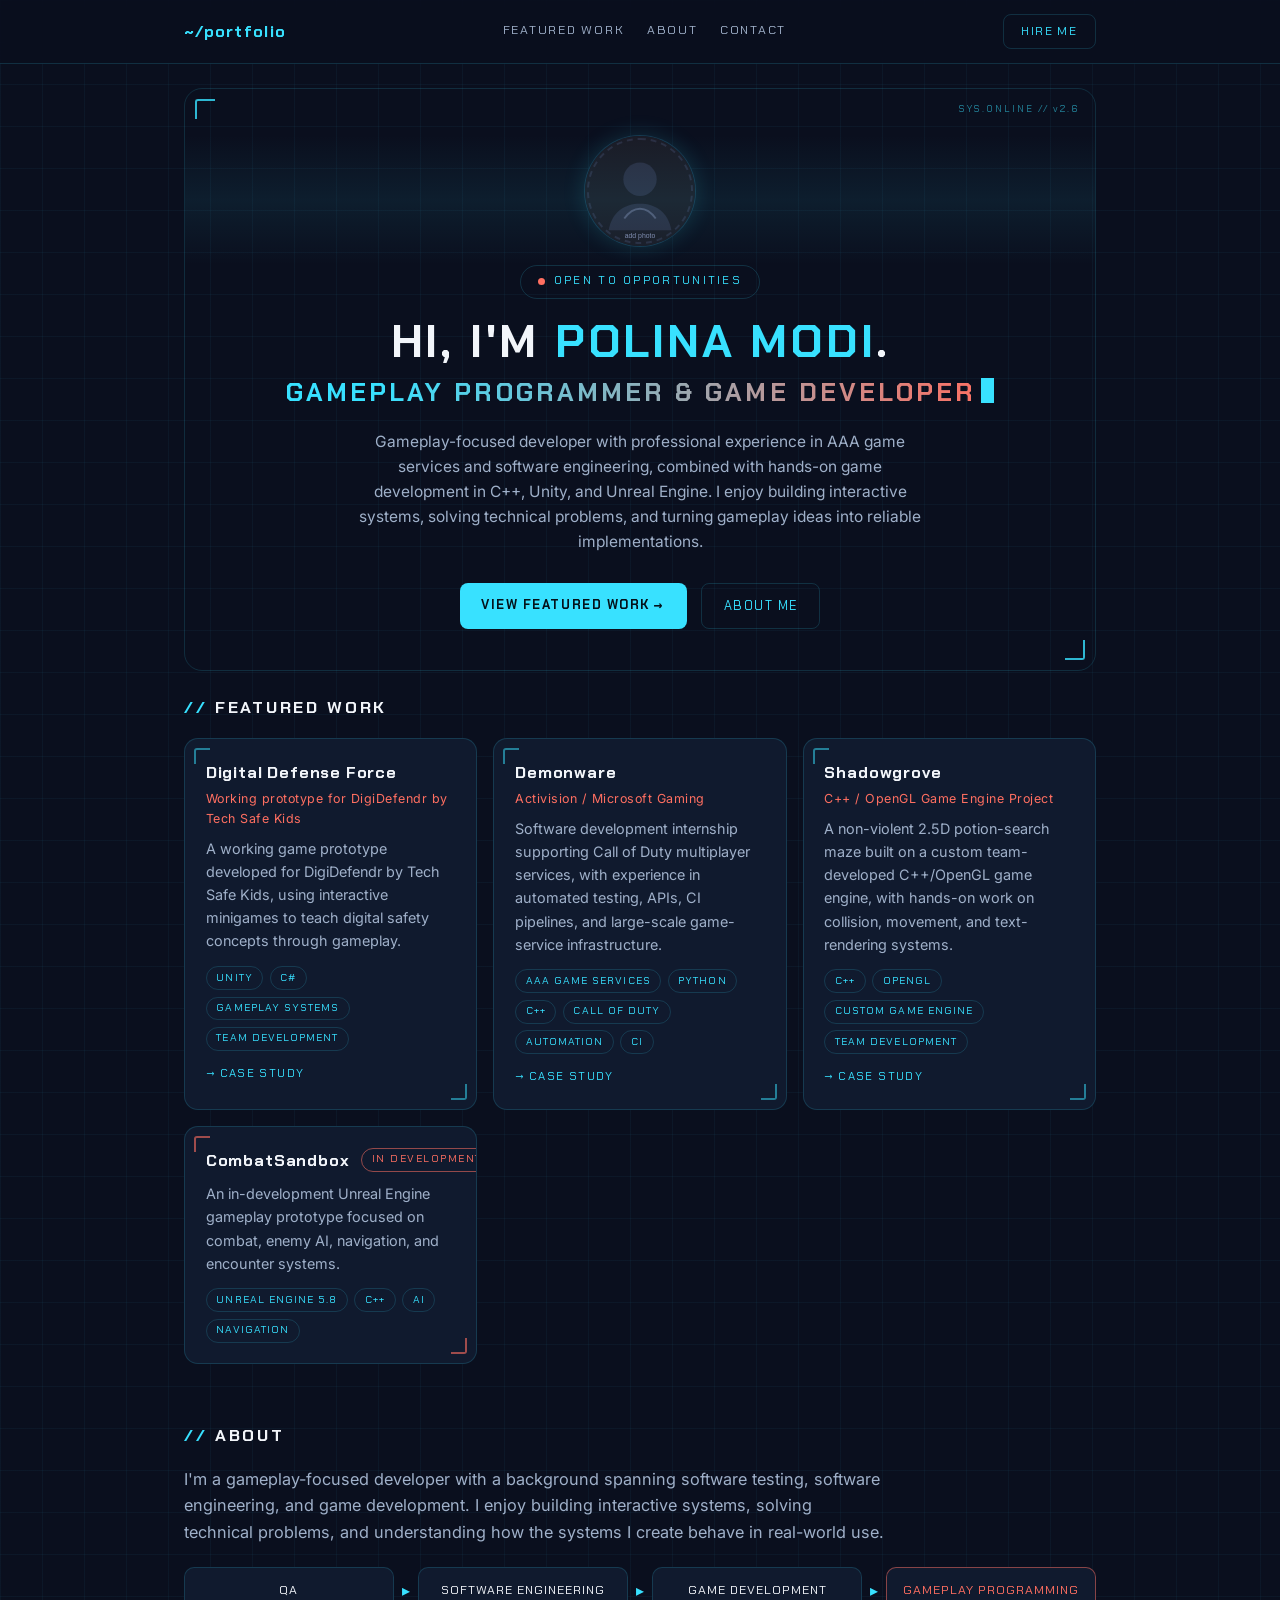
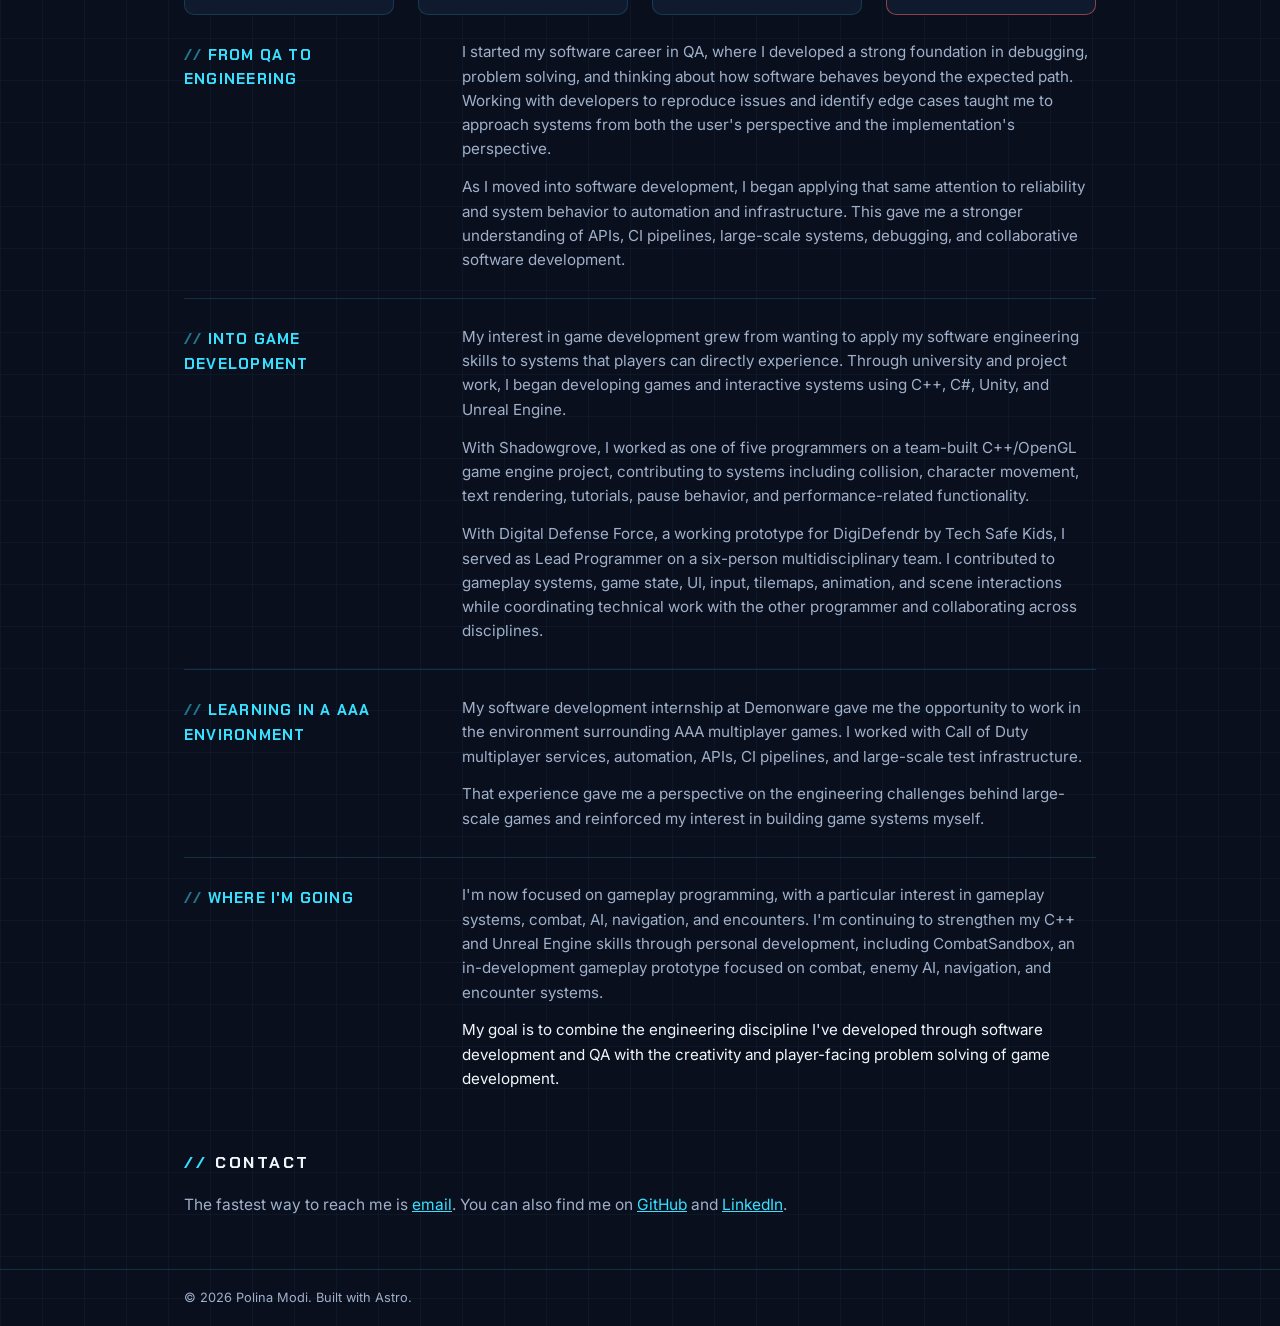
==== index.html @ 935dad8e "Deploy: build 2e9757d31aa7595fae630b719238cf27cf9c18a3" ====
<!DOCTYPE html><html lang="en"><head><meta charset="UTF-8"><meta name="viewport" content="width=device-width, initial-scale=1.0"><meta name="description" content="Portfolio of Polina Modi — Gameplay Programmer &amp; Game Developer."><link rel="icon" type="image/svg+xml" href="/favicon.svg"><link rel="sitemap" href="/sitemap-index.xml"><link rel="canonical" href="https://psorokva.github.io/"><!-- Open Graph --><meta property="og:type" content="website"><meta property="og:title" content="Polina Modi — Gameplay Programmer &amp; Game Developer"><meta property="og:description" content="Portfolio of Polina Modi — Gameplay Programmer &amp; Game Developer."><meta property="og:url" content="https://psorokva.github.io/"><meta property="og:site_name" content="Polina Modi — Portfolio"><!-- Cloudflare Web Analytics: paste the beacon snippet here when ready
         (https://dash.cloudflare.com -> Web Analytics). No analytics ID is
         included until you choose to add one. --><link rel="preconnect" href="https://fonts.googleapis.com"><link rel="preconnect" href="https://fonts.gstatic.com" crossorigin><link href="https://fonts.googleapis.com/css2?family=Chakra+Petch:wght@500;600;700&family=Inter:wght@400;500;600&display=swap" rel="stylesheet"><meta name="generator" content="Astro v7.3.1"><title>Polina Modi — Gameplay Programmer &amp; Game Developer</title><link rel="stylesheet" href="/_astro/BaseLayout.9y43ScGx.css"></head><body><header><div class="wrap"><nav><a class="brand" href="/"><em>~/portfolio</em></a><div class="nav-links"><a href="/#featured-work">Featured Work</a><a href="/#about">About</a><a href="/#contact">Contact</a></div><a class="hire" href="/#contact">Hire Me</a></nav></div></header><main class="wrap"><div class="hero-frame"><div class="sweep" aria-hidden="true"></div><span class="syslabel" aria-hidden="true">SYS.ONLINE // v2.6</span><img class="avatar-photo" src="/images/profile.svg" alt="Profile photo of Polina Modi" width="112" height="112"><span class="pill"><i></i>Open to opportunities</span><h1>Hi, I'm <span class="accent">Polina Modi</span>.</h1><p class="headline">Gameplay Programmer &amp; Game Developer<span class="cursor" aria-hidden="true"></span></p><p class="intro">Gameplay-focused developer with professional experience in AAA game services and software engineering, combined with hands-on game development in C++, Unity, and Unreal Engine. I enjoy building interactive systems, solving technical problems, and turning gameplay ideas into reliable implementations.</p><div class="cta"><a class="btn btn-solid" href="#featured-work">View Featured Work →</a><a class="btn btn-ghost" href="#about">About Me</a></div></div><section id="featured-work"><h2><em>//</em> Featured Work</h2><div class="grid"><a class="card" href="/projects/digital-defense-force"><h3>Digital Defense Force</h3><p class="org">Working prototype for DigiDefendr by Tech Safe Kids</p><p class="desc">A working game prototype developed for DigiDefendr by Tech Safe Kids, using interactive minigames to teach digital safety concepts through gameplay.</p><div class="tags"><span class="tag">Unity</span><span class="tag">C#</span><span class="tag">Gameplay Systems</span><span class="tag">Team Development</span></div><span class="cardlink">→ Case Study</span></a><a class="card" href="/projects/demonware"><h3>Demonware</h3><p class="org">Activision / Microsoft Gaming</p><p class="desc">Software development internship supporting Call of Duty multiplayer services, with experience in automated testing, APIs, CI pipelines, and large-scale game-service infrastructure.</p><div class="tags"><span class="tag">AAA Game Services</span><span class="tag">Python</span><span class="tag">C++</span><span class="tag">Call of Duty</span><span class="tag">Automation</span><span class="tag">CI</span></div><span class="cardlink">→ Case Study</span></a><a class="card" href="/projects/shadowgrove"><h3>Shadowgrove</h3><p class="org">C++ / OpenGL Game Engine Project</p><p class="desc">A non-violent 2.5D potion-search maze built on a custom team-developed C++/OpenGL game engine, with hands-on work on collision, movement, and text-rendering systems.</p><div class="tags"><span class="tag">C++</span><span class="tag">OpenGL</span><span class="tag">Custom Game Engine</span><span class="tag">Team Development</span></div><span class="cardlink">→ Case Study</span></a><article class="card wip"><div class="card-header"><h3>CombatSandbox</h3><span class="badge">In Development</span></div><p class="desc">An in-development Unreal Engine gameplay prototype focused on combat, enemy AI, navigation, and encounter systems.</p><div class="tags"><span class="tag">Unreal Engine 5.8</span><span class="tag">C++</span><span class="tag">AI</span><span class="tag">Navigation</span></div></article></div></section><section id="about"><h2><em>//</em> About</h2><p class="about-intro">I'm a gameplay-focused developer with a background spanning software testing, software engineering, and game development. I enjoy building interactive systems, solving technical problems, and understanding how the systems I create behave in real-world use.</p><div class="journey" aria-label="Career progression from QA to gameplay programming"><div class="stage">QA</div><span class="jsep" aria-hidden="true">▸</span><div class="stage">Software Engineering</div><span class="jsep" aria-hidden="true">▸</span><div class="stage">Game Development</div><span class="jsep" aria-hidden="true">▸</span><div class="stage final">Gameplay Programming</div></div><div class="story"><div class="block"><h3>From QA to Engineering</h3><div><p>I started my software career in QA, where I developed a strong foundation in debugging, problem solving, and thinking about how software behaves beyond the expected path. Working with developers to reproduce issues and identify edge cases taught me to approach systems from both the user's perspective and the implementation's perspective.</p><p>As I moved into software development, I began applying that same attention to reliability and system behavior to automation and infrastructure. This gave me a stronger understanding of APIs, CI pipelines, large-scale systems, debugging, and collaborative software development.</p></div></div><div class="block"><h3>Into Game Development</h3><div><p>My interest in game development grew from wanting to apply my software engineering skills to systems that players can directly experience. Through university and project work, I began developing games and interactive systems using C++, C#, Unity, and Unreal Engine.</p><p>With Shadowgrove, I worked as one of five programmers on a team-built C++/OpenGL game engine project, contributing to systems including collision, character movement, text rendering, tutorials, pause behavior, and performance-related functionality.</p><p>With Digital Defense Force, a working prototype for DigiDefendr by Tech Safe Kids, I served as Lead Programmer on a six-person multidisciplinary team. I contributed to gameplay systems, game state, UI, input, tilemaps, animation, and scene interactions while coordinating technical work with the other programmer and collaborating across disciplines.</p></div></div><div class="block"><h3>Learning in a AAA Environment</h3><div><p>My software development internship at Demonware gave me the opportunity to work in the environment surrounding AAA multiplayer games. I worked with Call of Duty multiplayer services, automation, APIs, CI pipelines, and large-scale test infrastructure.</p><p>That experience gave me a perspective on the engineering challenges behind large-scale games and reinforced my interest in building game systems myself.</p></div></div><div class="block"><h3>Where I'm Going</h3><div><p>I'm now focused on gameplay programming, with a particular interest in gameplay systems, combat, AI, navigation, and encounters. I'm continuing to strengthen my C++ and Unreal Engine skills through personal development, including CombatSandbox, an in-development gameplay prototype focused on combat, enemy AI, navigation, and encounter systems.</p><p class="concl">My goal is to combine the engineering discipline I've developed through software development and QA with the creativity and player-facing problem solving of game development.</p></div></div></div></section><section id="contact" class="contact"><h2><em>//</em> Contact</h2><p>The fastest way to reach me is <a href="mailto:polinamodi22@gmail.com">email</a>. You can also find me on <a href="https://github.com/psorokva" target="_blank" rel="noopener noreferrer">GitHub</a> and <a href="https://www.linkedin.com/in/polina-sorokvashina/" target="_blank" rel="noopener noreferrer">LinkedIn</a>.</p></section></main><footer><div class="wrap"><p>&copy; 2026 Polina Modi. Built with Astro.</p></div></footer></body></html>
---- _astro/BaseLayout.9y43ScGx.css ----
:root{--bg:#0a0f1e;--surface:#101a2e;--line:#38e1ff29;--text:#f2f5fa;--muted:#9fb0c9;--cyan:#38e1ff;--coral:#ff6f61}*{box-sizing:border-box;margin:0;padding:0}html{scroll-behavior:smooth}body{background:var(--bg);color:var(--text);background-image:radial-gradient(900px 520px at 50% -10%,#38e1ff1a,#0000 60%),radial-gradient(700px 420px at 88% 112%,#ff6f6114,#0000 60%),linear-gradient(#38e1ff0b 1px,#0000 1px),linear-gradient(90deg,#38e1ff0b 1px,#0000 1px);background-size:auto,auto,42px 42px,42px 42px;flex-direction:column;min-height:100vh;font-family:Inter,system-ui,-apple-system,Segoe UI,Roboto,Helvetica,Arial,sans-serif;line-height:1.6;display:flex}a:focus-visible{outline:2px solid var(--cyan);outline-offset:2px}.wrap{width:100%;max-width:960px;margin:0 auto;padding:0 1.5rem}main{flex:1}header{border-bottom:1px solid var(--line);backdrop-filter:blur(8px);z-index:10;background:#0a0f1ed9;position:sticky;top:0}nav{justify-content:space-between;align-items:center;gap:1rem;padding:.85rem 0;display:flex}.brand{letter-spacing:.08em;color:var(--text);font-family:Chakra Petch,sans-serif;font-size:1rem;font-weight:700;text-decoration:none}.brand em{color:var(--cyan);font-style:normal}.nav-links{gap:1.4rem;display:flex}.nav-links a{letter-spacing:.14em;text-transform:uppercase;color:var(--muted);font-family:Chakra Petch,sans-serif;font-size:.78rem;text-decoration:none;transition:color .2s}.nav-links a:hover{color:var(--cyan)}.hire{letter-spacing:.12em;text-transform:uppercase;color:var(--cyan);border:1px solid var(--line);border-radius:8px;padding:.45rem 1.1rem;font-family:Chakra Petch,sans-serif;font-size:.75rem;text-decoration:none;transition:all .2s}.hire:hover{border-color:var(--cyan);box-shadow:0 0 16px #38e1ff2e}section{padding:1.4rem 0 2.2rem}h2{letter-spacing:.16em;text-transform:uppercase;margin-bottom:1.1rem;font-family:Chakra Petch,sans-serif;font-size:1.05rem}h2 em{color:var(--cyan);font-style:normal}.hero-frame{text-align:center;border:1px solid #38e1ff24;border-radius:18px;margin-top:1.5rem;padding:2.9rem 1rem 2.6rem;position:relative;overflow:hidden}.hero-frame:before,.hero-frame:after{content:"";border:2px solid var(--cyan);opacity:.8;width:18px;height:18px;position:absolute}.hero-frame:before{border-bottom:0;border-right:0;border-radius:3px 0 0;top:10px;left:10px}.hero-frame:after{border-top:0;border-left:0;border-radius:0 0 3px;bottom:10px;right:10px}.sweep{pointer-events:none;background:linear-gradient(#0000,#38e1ff12,#0000);height:130px;animation:7s linear infinite sweep;position:absolute;left:0;right:0}@keyframes sweep{0%{top:-150px}to{top:110%}}.syslabel{letter-spacing:.2em;color:#38e1ff8c;font-family:Chakra Petch,sans-serif;font-size:.6rem;position:absolute;top:12px;right:16px}.avatar-photo{object-fit:cover;border:1px solid var(--line);background:var(--surface);border-radius:50%;width:112px;height:112px;margin:0 auto .4rem;display:block;box-shadow:0 0 22px #38e1ff26}.pill{letter-spacing:.2em;text-transform:uppercase;color:var(--cyan);border:1px solid var(--line);border-radius:999px;align-items:center;gap:.55rem;margin-top:.7rem;padding:.42rem 1.05rem;font-family:Chakra Petch,sans-serif;font-size:.72rem;display:inline-flex}.pill i{background:var(--coral);border-radius:50%;width:7px;height:7px;animation:2.2s infinite pulse}@keyframes pulse{0%,to{box-shadow:0 0 #ff6f618c}50%{box-shadow:0 0 0 6px #ff6f6100}}h1{letter-spacing:.06em;text-transform:uppercase;margin-top:1rem;font-family:Chakra Petch,sans-serif;font-size:clamp(1.9rem,5.2vw,2.9rem);font-weight:700;line-height:1.15}.accent{color:var(--cyan)}.headline{letter-spacing:.12em;text-transform:uppercase;background:linear-gradient(90deg,var(--cyan) 20%,var(--coral) 90%);color:#0000;-webkit-background-clip:text;background-clip:text;margin-top:.3rem;font-family:Chakra Petch,sans-serif;font-size:clamp(1.05rem,3vw,1.6rem);font-weight:700}.cursor{background:var(--cyan);vertical-align:-.1em;width:.5em;height:1em;margin-left:.2em;animation:1.1s step-end infinite blink;display:inline-block}@keyframes blink{50%{opacity:0}}.intro{max-width:58ch;color:var(--muted);margin:1.05rem auto 0;font-size:.97rem}.cta{flex-wrap:wrap;justify-content:center;gap:.9rem;margin-top:1.8rem;display:flex}.btn{letter-spacing:.12em;text-transform:uppercase;border-radius:8px;padding:.72rem 1.35rem;font-family:Chakra Petch,sans-serif;font-size:.8rem;text-decoration:none;transition:all .2s;display:inline-block;position:relative;overflow:hidden}.btn-solid{background:var(--cyan);color:#04121a;font-weight:700}.btn-solid:after{content:"";background:linear-gradient(105deg,#0000,#ffffff80,#0000);width:45%;height:100%;transition:left .5s;position:absolute;top:0;left:-70%;transform:skew(-20deg)}.btn-solid:hover{box-shadow:0 0 24px #38e1ff59}.btn-solid:hover:after{left:130%}.btn-ghost{border:1px solid var(--line);color:var(--cyan)}.btn-ghost:hover{border-color:var(--cyan)}.grid{grid-template-columns:repeat(auto-fill,minmax(280px,1fr));gap:1rem;display:grid}.card{background:var(--surface);border:1px solid var(--line);color:inherit;border-radius:14px;padding:1.3rem;text-decoration:none;transition:all .2s;display:block;position:relative;overflow:hidden}.card:before,.card:after{content:"";border:2px solid #38e1ff80;width:14px;height:14px;transition:all .2s;position:absolute}.card:before{border-bottom:0;border-right:0;border-radius:3px 0 0;top:9px;left:9px}.card:after{border-top:0;border-left:0;border-radius:0 0 3px;bottom:9px;right:9px}.card:hover{border-color:#38e1ff73;transform:translateY(-2px);box-shadow:0 0 26px #38e1ff1f}.card:hover:before,.card:hover:after{border-color:var(--cyan);width:22px;height:22px}.card.wip:before,.card.wip:after{border-color:#ff6f6199}.card.wip:hover{box-shadow:0 0 26px #ff6f611f}.card.wip:hover:before,.card.wip:hover:after{border-color:var(--coral)}.card-header{justify-content:space-between;align-items:flex-start;gap:.75rem;display:flex}.card h3{letter-spacing:.05em;font-family:Chakra Petch,sans-serif;font-size:1.02rem}.org{color:var(--coral);letter-spacing:.04em;margin-top:.15rem;font-size:.78rem}.card p.desc{color:var(--muted);margin-top:.55rem;font-size:.9rem}.tags{flex-wrap:wrap;gap:.4rem;margin-top:.85rem;display:flex}.tag{letter-spacing:.1em;text-transform:uppercase;color:var(--cyan);border:1px solid var(--line);border-radius:999px;padding:.16rem .6rem;font-family:Chakra Petch,sans-serif;font-size:.66rem}.badge{letter-spacing:.14em;text-transform:uppercase;color:var(--coral);white-space:nowrap;border:1px solid #ff6f618c;border-radius:999px;flex-shrink:0;padding:.16rem .6rem;font-family:Chakra Petch,sans-serif;font-size:.66rem;animation:1.6s step-end infinite blink}.cardlink{letter-spacing:.12em;text-transform:uppercase;color:var(--cyan);margin-top:.9rem;font-family:Chakra Petch,sans-serif;font-size:.72rem;display:inline-block}.journey{align-items:stretch;gap:.5rem;margin:1.4rem 0 .4rem;display:flex}.stage{background:var(--surface);border:1px solid var(--line);text-align:center;letter-spacing:.08em;text-transform:uppercase;border-radius:10px;flex:1;padding:.8rem .5rem;font-family:Chakra Petch,sans-serif;font-size:.78rem}.stage.final{color:var(--coral);border-color:#ff6f6180;animation:2.6s infinite glowpulse}@keyframes glowpulse{0%,to{box-shadow:0 0 12px #ff6f611f}50%{box-shadow:0 0 22px #ff6f614d}}.jsep{color:var(--cyan);align-self:center;font-size:1rem;font-weight:700}.about-intro{max-width:70ch;color:var(--muted);font-size:1.02rem}.story{flex-direction:column;gap:1.6rem;margin-top:1.6rem;display:flex}.block{grid-template-columns:240px minmax(0,1fr);align-items:start;gap:1.1rem 2.4rem;display:grid}.block+.block{border-top:1px solid var(--line);padding-top:1.6rem}.block h3{letter-spacing:.08em;text-transform:uppercase;color:var(--cyan);margin-top:.15rem;font-family:Chakra Petch,sans-serif;font-size:.95rem}.block h3:before{content:"// ";color:#38e1ff80}.block p{color:var(--muted);max-width:68ch;font-size:.95rem}.block p+p{margin-top:.85rem}.block p.concl{color:var(--text)}.contact p{color:var(--muted);max-width:64ch;font-size:.97rem}.contact a{color:var(--cyan)}@media (width<=720px){.block{grid-template-columns:1fr;gap:.4rem}}@media (width<=640px){.nav-links{display:none}.journey{flex-direction:column;gap:.35rem}.jsep{text-align:center;transform:rotate(90deg)}}@media (prefers-reduced-motion:reduce){.sweep,.pill i,.cursor,.badge,.stage.final{animation:none}html{scroll-behavior:auto}}footer{border-top:1px solid var(--line);margin-top:1rem}footer p{color:var(--muted);padding:1.1rem 0;font-size:.8rem}
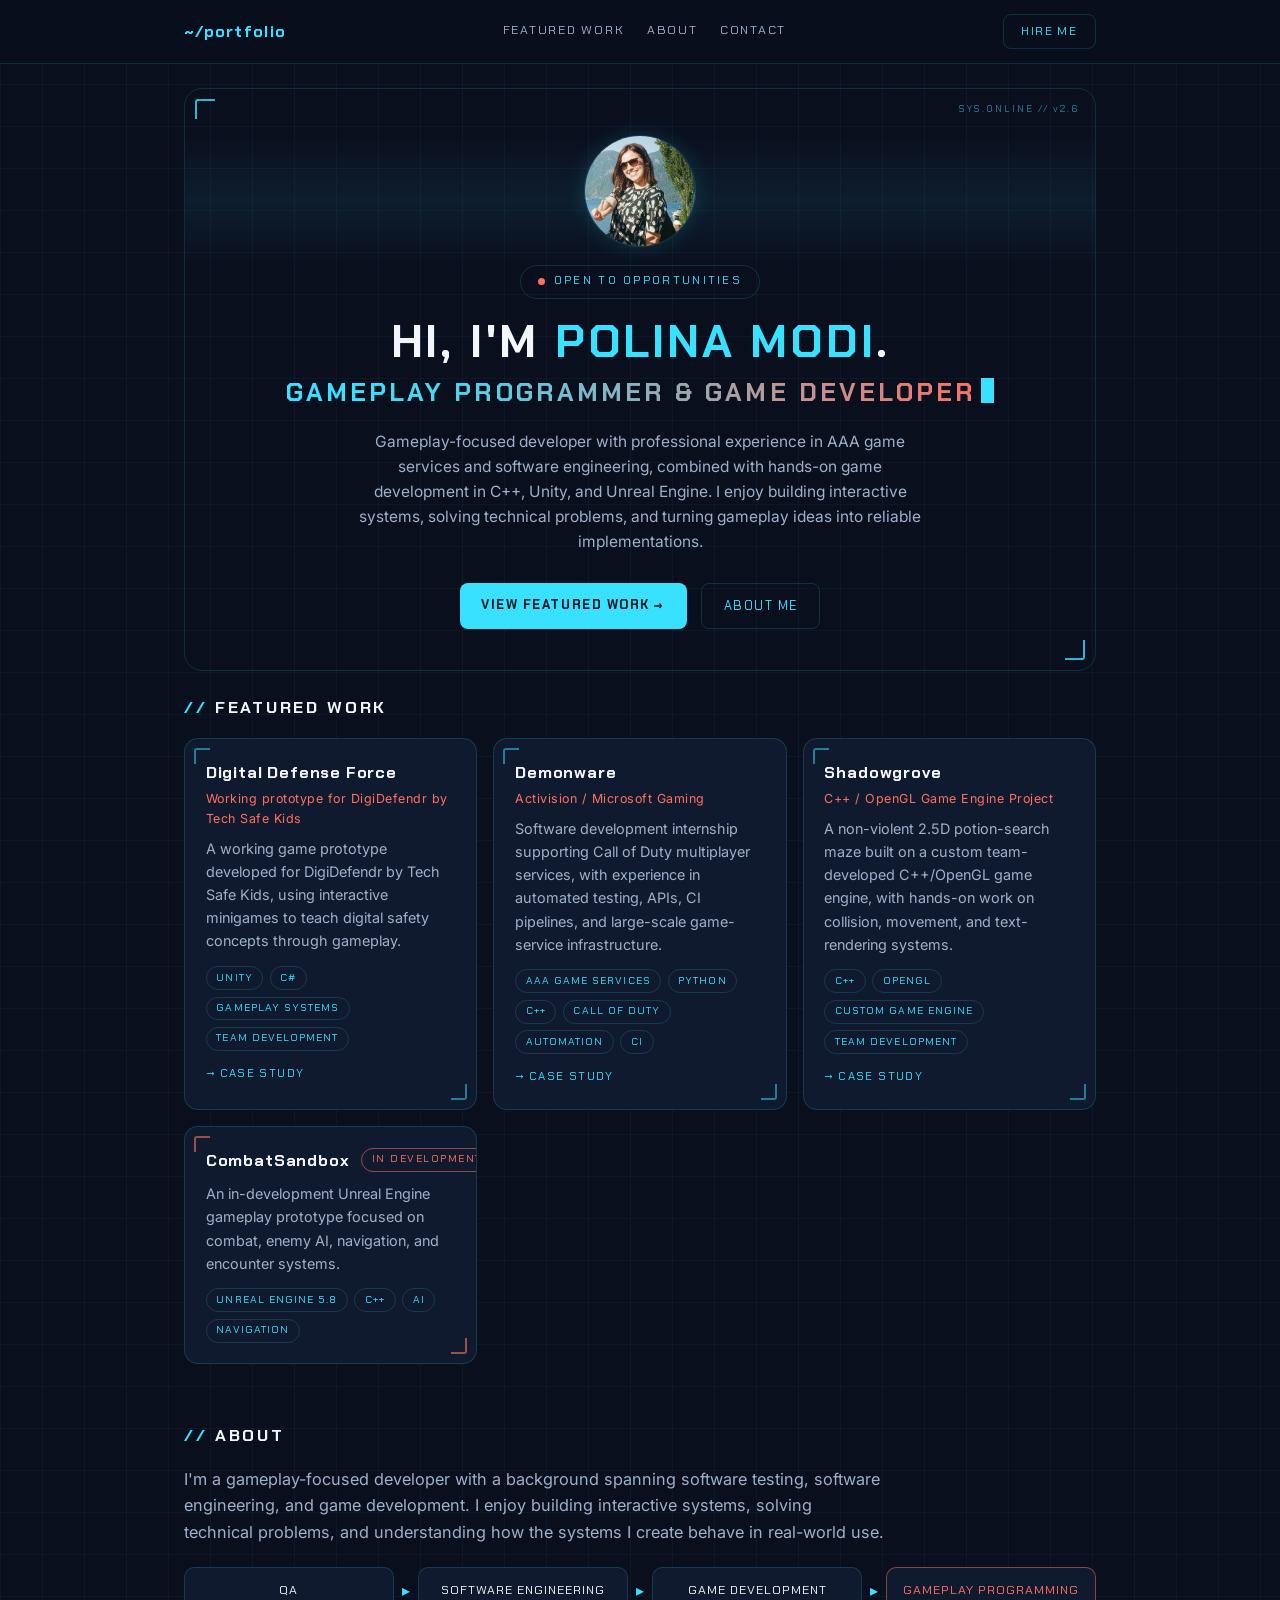
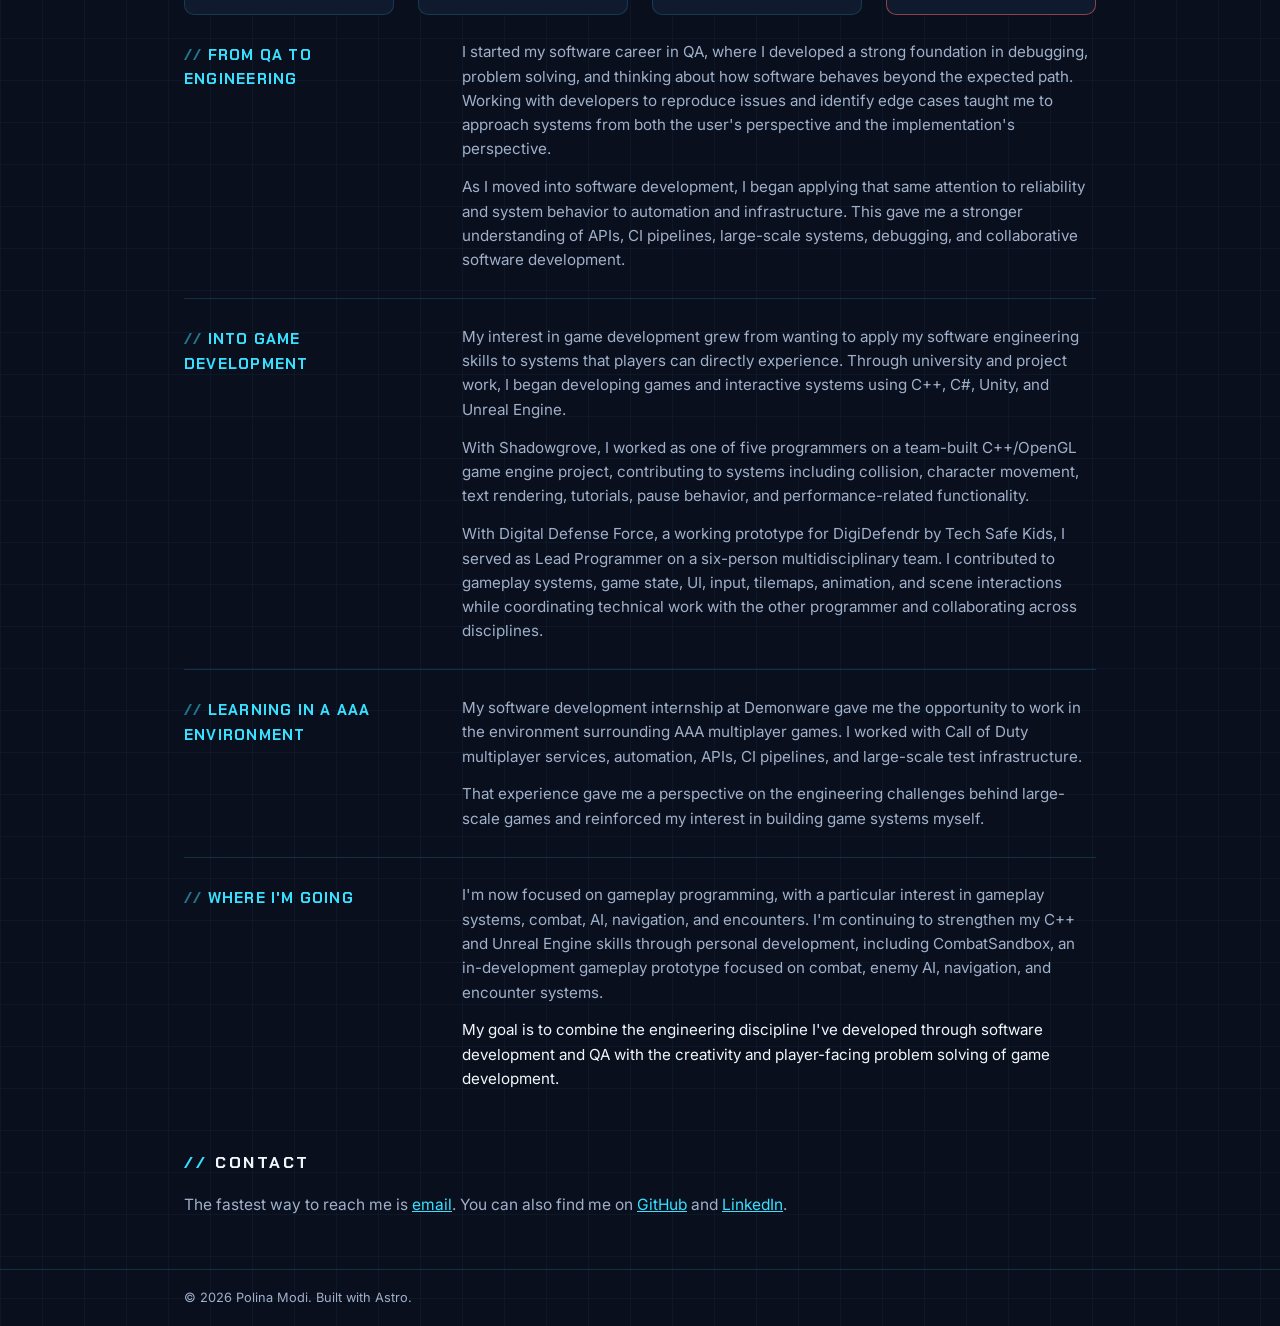
==== commit 8c4a9f80: "Deploy: build e6aa3ea73beccdb319c5f6f89ecdcd06424f8be8" ====
--- a/index.html
+++ b/index.html
@@ -1,3 +1 @@
-<!DOCTYPE html><html lang="en"><head><meta charset="UTF-8"><meta name="viewport" content="width=device-width, initial-scale=1.0"><meta name="description" content="Portfolio of Polina Modi — Gameplay Programmer &amp; Game Developer."><link rel="icon" type="image/svg+xml" href="/favicon.svg"><link rel="sitemap" href="/sitemap-index.xml"><link rel="canonical" href="https://psorokva.github.io/"><!-- Open Graph --><meta property="og:type" content="website"><meta property="og:title" content="Polina Modi — Gameplay Programmer &amp; Game Developer"><meta property="og:description" content="Portfolio of Polina Modi — Gameplay Programmer &amp; Game Developer."><meta property="og:url" content="https://psorokva.github.io/"><meta property="og:site_name" content="Polina Modi — Portfolio"><!-- Cloudflare Web Analytics: paste the beacon snippet here when ready
-         (https://dash.cloudflare.com -> Web Analytics). No analytics ID is
-         included until you choose to add one. --><link rel="preconnect" href="https://fonts.googleapis.com"><link rel="preconnect" href="https://fonts.gstatic.com" crossorigin><link href="https://fonts.googleapis.com/css2?family=Chakra+Petch:wght@500;600;700&family=Inter:wght@400;500;600&display=swap" rel="stylesheet"><meta name="generator" content="Astro v7.3.1"><title>Polina Modi — Gameplay Programmer &amp; Game Developer</title><link rel="stylesheet" href="/_astro/BaseLayout.9y43ScGx.css"></head><body><header><div class="wrap"><nav><a class="brand" href="/"><em>~/portfolio</em></a><div class="nav-links"><a href="/#featured-work">Featured Work</a><a href="/#about">About</a><a href="/#contact">Contact</a></div><a class="hire" href="/#contact">Hire Me</a></nav></div></header><main class="wrap"><div class="hero-frame"><div class="sweep" aria-hidden="true"></div><span class="syslabel" aria-hidden="true">SYS.ONLINE // v2.6</span><img class="avatar-photo" src="/images/profile.svg" alt="Profile photo of Polina Modi" width="112" height="112"><span class="pill"><i></i>Open to opportunities</span><h1>Hi, I'm <span class="accent">Polina Modi</span>.</h1><p class="headline">Gameplay Programmer &amp; Game Developer<span class="cursor" aria-hidden="true"></span></p><p class="intro">Gameplay-focused developer with professional experience in AAA game services and software engineering, combined with hands-on game development in C++, Unity, and Unreal Engine. I enjoy building interactive systems, solving technical problems, and turning gameplay ideas into reliable implementations.</p><div class="cta"><a class="btn btn-solid" href="#featured-work">View Featured Work →</a><a class="btn btn-ghost" href="#about">About Me</a></div></div><section id="featured-work"><h2><em>//</em> Featured Work</h2><div class="grid"><a class="card" href="/projects/digital-defense-force"><h3>Digital Defense Force</h3><p class="org">Working prototype for DigiDefendr by Tech Safe Kids</p><p class="desc">A working game prototype developed for DigiDefendr by Tech Safe Kids, using interactive minigames to teach digital safety concepts through gameplay.</p><div class="tags"><span class="tag">Unity</span><span class="tag">C#</span><span class="tag">Gameplay Systems</span><span class="tag">Team Development</span></div><span class="cardlink">→ Case Study</span></a><a class="card" href="/projects/demonware"><h3>Demonware</h3><p class="org">Activision / Microsoft Gaming</p><p class="desc">Software development internship supporting Call of Duty multiplayer services, with experience in automated testing, APIs, CI pipelines, and large-scale game-service infrastructure.</p><div class="tags"><span class="tag">AAA Game Services</span><span class="tag">Python</span><span class="tag">C++</span><span class="tag">Call of Duty</span><span class="tag">Automation</span><span class="tag">CI</span></div><span class="cardlink">→ Case Study</span></a><a class="card" href="/projects/shadowgrove"><h3>Shadowgrove</h3><p class="org">C++ / OpenGL Game Engine Project</p><p class="desc">A non-violent 2.5D potion-search maze built on a custom team-developed C++/OpenGL game engine, with hands-on work on collision, movement, and text-rendering systems.</p><div class="tags"><span class="tag">C++</span><span class="tag">OpenGL</span><span class="tag">Custom Game Engine</span><span class="tag">Team Development</span></div><span class="cardlink">→ Case Study</span></a><article class="card wip"><div class="card-header"><h3>CombatSandbox</h3><span class="badge">In Development</span></div><p class="desc">An in-development Unreal Engine gameplay prototype focused on combat, enemy AI, navigation, and encounter systems.</p><div class="tags"><span class="tag">Unreal Engine 5.8</span><span class="tag">C++</span><span class="tag">AI</span><span class="tag">Navigation</span></div></article></div></section><section id="about"><h2><em>//</em> About</h2><p class="about-intro">I'm a gameplay-focused developer with a background spanning software testing, software engineering, and game development. I enjoy building interactive systems, solving technical problems, and understanding how the systems I create behave in real-world use.</p><div class="journey" aria-label="Career progression from QA to gameplay programming"><div class="stage">QA</div><span class="jsep" aria-hidden="true">▸</span><div class="stage">Software Engineering</div><span class="jsep" aria-hidden="true">▸</span><div class="stage">Game Development</div><span class="jsep" aria-hidden="true">▸</span><div class="stage final">Gameplay Programming</div></div><div class="story"><div class="block"><h3>From QA to Engineering</h3><div><p>I started my software career in QA, where I developed a strong foundation in debugging, problem solving, and thinking about how software behaves beyond the expected path. Working with developers to reproduce issues and identify edge cases taught me to approach systems from both the user's perspective and the implementation's perspective.</p><p>As I moved into software development, I began applying that same attention to reliability and system behavior to automation and infrastructure. This gave me a stronger understanding of APIs, CI pipelines, large-scale systems, debugging, and collaborative software development.</p></div></div><div class="block"><h3>Into Game Development</h3><div><p>My interest in game development grew from wanting to apply my software engineering skills to systems that players can directly experience. Through university and project work, I began developing games and interactive systems using C++, C#, Unity, and Unreal Engine.</p><p>With Shadowgrove, I worked as one of five programmers on a team-built C++/OpenGL game engine project, contributing to systems including collision, character movement, text rendering, tutorials, pause behavior, and performance-related functionality.</p><p>With Digital Defense Force, a working prototype for DigiDefendr by Tech Safe Kids, I served as Lead Programmer on a six-person multidisciplinary team. I contributed to gameplay systems, game state, UI, input, tilemaps, animation, and scene interactions while coordinating technical work with the other programmer and collaborating across disciplines.</p></div></div><div class="block"><h3>Learning in a AAA Environment</h3><div><p>My software development internship at Demonware gave me the opportunity to work in the environment surrounding AAA multiplayer games. I worked with Call of Duty multiplayer services, automation, APIs, CI pipelines, and large-scale test infrastructure.</p><p>That experience gave me a perspective on the engineering challenges behind large-scale games and reinforced my interest in building game systems myself.</p></div></div><div class="block"><h3>Where I'm Going</h3><div><p>I'm now focused on gameplay programming, with a particular interest in gameplay systems, combat, AI, navigation, and encounters. I'm continuing to strengthen my C++ and Unreal Engine skills through personal development, including CombatSandbox, an in-development gameplay prototype focused on combat, enemy AI, navigation, and encounter systems.</p><p class="concl">My goal is to combine the engineering discipline I've developed through software development and QA with the creativity and player-facing problem solving of game development.</p></div></div></div></section><section id="contact" class="contact"><h2><em>//</em> Contact</h2><p>The fastest way to reach me is <a href="mailto:polinamodi22@gmail.com">email</a>. You can also find me on <a href="https://github.com/psorokva" target="_blank" rel="noopener noreferrer">GitHub</a> and <a href="https://www.linkedin.com/in/polina-sorokvashina/" target="_blank" rel="noopener noreferrer">LinkedIn</a>.</p></section></main><footer><div class="wrap"><p>&copy; 2026 Polina Modi. Built with Astro.</p></div></footer></body></html>+<!DOCTYPE html><html lang="en"><head><meta charset="UTF-8"><meta name="viewport" content="width=device-width, initial-scale=1.0"><meta name="description" content="Portfolio of Polina Modi — Gameplay Programmer &amp; Game Developer."><link rel="icon" type="image/svg+xml" href="/favicon.svg"><link rel="sitemap" href="/sitemap-index.xml"><link rel="canonical" href="https://psorokva.github.io/"><!-- Open Graph --><meta property="og:type" content="website"><meta property="og:title" content="Polina Modi — Gameplay Programmer &amp; Game Developer"><meta property="og:description" content="Portfolio of Polina Modi — Gameplay Programmer &amp; Game Developer."><meta property="og:url" content="https://psorokva.github.io/"><meta property="og:site_name" content="Polina Modi — Portfolio"><!-- Cloudflare Web Analytics --><script type="module" src="https://static.cloudflareinsights.com/beacon.min.js" data-cf-beacon="{&quot;token&quot;: &quot;1329be3347a24449a7b0c5e431d6f07b&quot;}"></script><!-- End Cloudflare Web Analytics --><link rel="preconnect" href="https://fonts.googleapis.com"><link rel="preconnect" href="https://fonts.gstatic.com" crossorigin><link href="https://fonts.googleapis.com/css2?family=Chakra+Petch:wght@500;600;700&family=Inter:wght@400;500;600&display=swap" rel="stylesheet"><meta name="generator" content="Astro v7.3.1"><title>Polina Modi — Gameplay Programmer &amp; Game Developer</title><link rel="stylesheet" href="/_astro/BaseLayout.9y43ScGx.css"></head><body><header><div class="wrap"><nav><a class="brand" href="/"><em>~/portfolio</em></a><div class="nav-links"><a href="/#featured-work">Featured Work</a><a href="/#about">About</a><a href="/#contact">Contact</a></div><a class="hire" href="/#contact">Hire Me</a></nav></div></header><main class="wrap"><div class="hero-frame"><div class="sweep" aria-hidden="true"></div><span class="syslabel" aria-hidden="true">SYS.ONLINE // v2.6</span><img class="avatar-photo" src="/images/profile.jpg" alt="Profile photo of Polina Modi" width="112" height="112"><span class="pill"><i></i>Open to opportunities</span><h1>Hi, I'm <span class="accent">Polina Modi</span>.</h1><p class="headline">Gameplay Programmer &amp; Game Developer<span class="cursor" aria-hidden="true"></span></p><p class="intro">Gameplay-focused developer with professional experience in AAA game services and software engineering, combined with hands-on game development in C++, Unity, and Unreal Engine. I enjoy building interactive systems, solving technical problems, and turning gameplay ideas into reliable implementations.</p><div class="cta"><a class="btn btn-solid" href="#featured-work">View Featured Work →</a><a class="btn btn-ghost" href="#about">About Me</a></div></div><section id="featured-work"><h2><em>//</em> Featured Work</h2><div class="grid"><a class="card" href="/projects/digital-defense-force"><h3>Digital Defense Force</h3><p class="org">Working prototype for DigiDefendr by Tech Safe Kids</p><p class="desc">A working game prototype developed for DigiDefendr by Tech Safe Kids, using interactive minigames to teach digital safety concepts through gameplay.</p><div class="tags"><span class="tag">Unity</span><span class="tag">C#</span><span class="tag">Gameplay Systems</span><span class="tag">Team Development</span></div><span class="cardlink">→ Case Study</span></a><a class="card" href="/projects/demonware"><h3>Demonware</h3><p class="org">Activision / Microsoft Gaming</p><p class="desc">Software development internship supporting Call of Duty multiplayer services, with experience in automated testing, APIs, CI pipelines, and large-scale game-service infrastructure.</p><div class="tags"><span class="tag">AAA Game Services</span><span class="tag">Python</span><span class="tag">C++</span><span class="tag">Call of Duty</span><span class="tag">Automation</span><span class="tag">CI</span></div><span class="cardlink">→ Case Study</span></a><a class="card" href="/projects/shadowgrove"><h3>Shadowgrove</h3><p class="org">C++ / OpenGL Game Engine Project</p><p class="desc">A non-violent 2.5D potion-search maze built on a custom team-developed C++/OpenGL game engine, with hands-on work on collision, movement, and text-rendering systems.</p><div class="tags"><span class="tag">C++</span><span class="tag">OpenGL</span><span class="tag">Custom Game Engine</span><span class="tag">Team Development</span></div><span class="cardlink">→ Case Study</span></a><article class="card wip"><div class="card-header"><h3>CombatSandbox</h3><span class="badge">In Development</span></div><p class="desc">An in-development Unreal Engine gameplay prototype focused on combat, enemy AI, navigation, and encounter systems.</p><div class="tags"><span class="tag">Unreal Engine 5.8</span><span class="tag">C++</span><span class="tag">AI</span><span class="tag">Navigation</span></div></article></div></section><section id="about"><h2><em>//</em> About</h2><p class="about-intro">I'm a gameplay-focused developer with a background spanning software testing, software engineering, and game development. I enjoy building interactive systems, solving technical problems, and understanding how the systems I create behave in real-world use.</p><div class="journey" aria-label="Career progression from QA to gameplay programming"><div class="stage">QA</div><span class="jsep" aria-hidden="true">▸</span><div class="stage">Software Engineering</div><span class="jsep" aria-hidden="true">▸</span><div class="stage">Game Development</div><span class="jsep" aria-hidden="true">▸</span><div class="stage final">Gameplay Programming</div></div><div class="story"><div class="block"><h3>From QA to Engineering</h3><div><p>I started my software career in QA, where I developed a strong foundation in debugging, problem solving, and thinking about how software behaves beyond the expected path. Working with developers to reproduce issues and identify edge cases taught me to approach systems from both the user's perspective and the implementation's perspective.</p><p>As I moved into software development, I began applying that same attention to reliability and system behavior to automation and infrastructure. This gave me a stronger understanding of APIs, CI pipelines, large-scale systems, debugging, and collaborative software development.</p></div></div><div class="block"><h3>Into Game Development</h3><div><p>My interest in game development grew from wanting to apply my software engineering skills to systems that players can directly experience. Through university and project work, I began developing games and interactive systems using C++, C#, Unity, and Unreal Engine.</p><p>With Shadowgrove, I worked as one of five programmers on a team-built C++/OpenGL game engine project, contributing to systems including collision, character movement, text rendering, tutorials, pause behavior, and performance-related functionality.</p><p>With Digital Defense Force, a working prototype for DigiDefendr by Tech Safe Kids, I served as Lead Programmer on a six-person multidisciplinary team. I contributed to gameplay systems, game state, UI, input, tilemaps, animation, and scene interactions while coordinating technical work with the other programmer and collaborating across disciplines.</p></div></div><div class="block"><h3>Learning in a AAA Environment</h3><div><p>My software development internship at Demonware gave me the opportunity to work in the environment surrounding AAA multiplayer games. I worked with Call of Duty multiplayer services, automation, APIs, CI pipelines, and large-scale test infrastructure.</p><p>That experience gave me a perspective on the engineering challenges behind large-scale games and reinforced my interest in building game systems myself.</p></div></div><div class="block"><h3>Where I'm Going</h3><div><p>I'm now focused on gameplay programming, with a particular interest in gameplay systems, combat, AI, navigation, and encounters. I'm continuing to strengthen my C++ and Unreal Engine skills through personal development, including CombatSandbox, an in-development gameplay prototype focused on combat, enemy AI, navigation, and encounter systems.</p><p class="concl">My goal is to combine the engineering discipline I've developed through software development and QA with the creativity and player-facing problem solving of game development.</p></div></div></div></section><section id="contact" class="contact"><h2><em>//</em> Contact</h2><p>The fastest way to reach me is <a href="mailto:polinamodi22@gmail.com">email</a>. You can also find me on <a href="https://github.com/psorokva" target="_blank" rel="noopener noreferrer">GitHub</a> and <a href="https://www.linkedin.com/in/polina-sorokvashina/" target="_blank" rel="noopener noreferrer">LinkedIn</a>.</p></section></main><footer><div class="wrap"><p>&copy; 2026 Polina Modi. Built with Astro.</p></div></footer></body></html>
